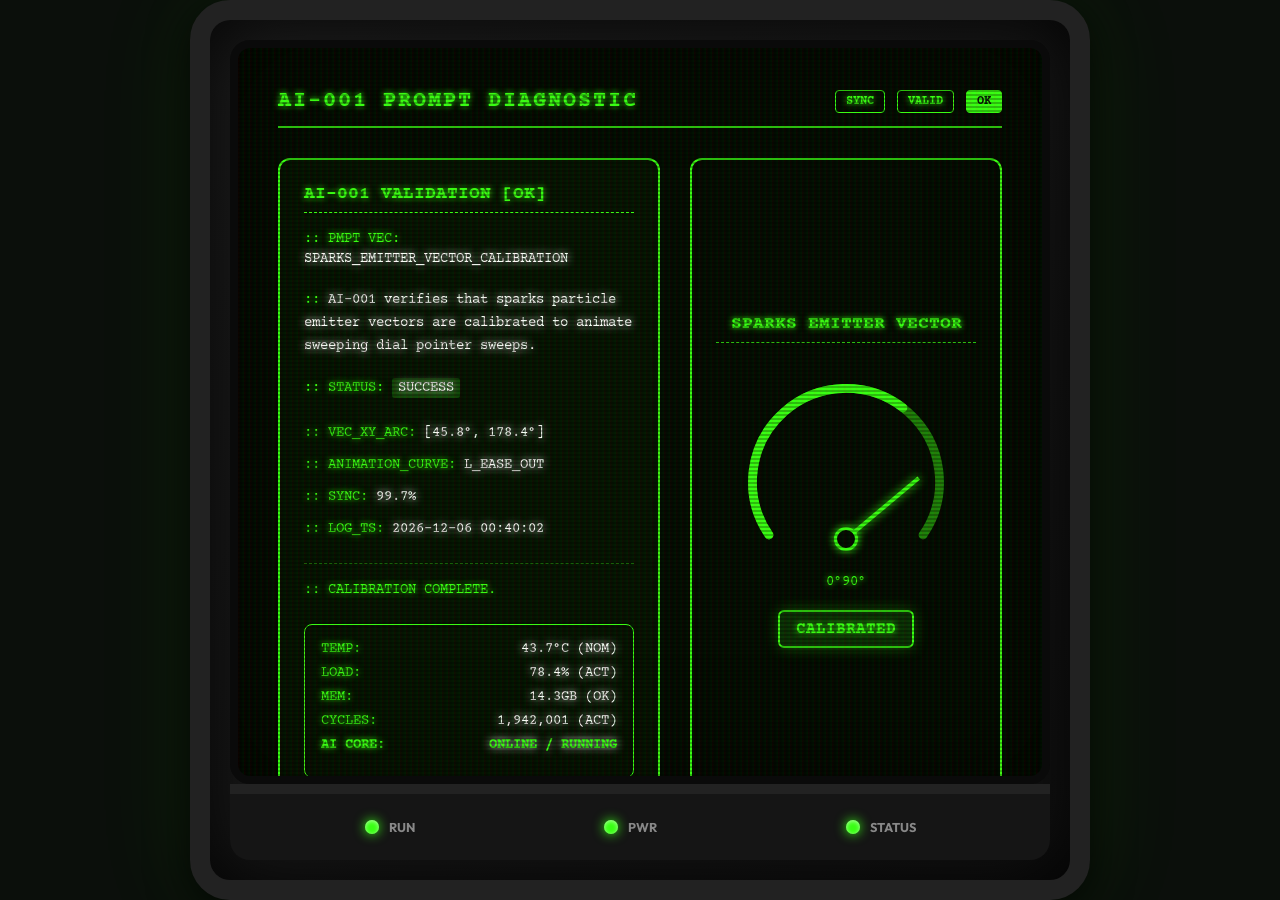
==== pages/diagnostics.html @ 70200b49 "feat: build live interactive CRT diagnostics page for AI-001 on local server" ====
<!DOCTYPE html>
<html lang="en">
<head>
  <meta charset="UTF-8">
  <title>AI-001 Diagnostics Console</title>
  <link href="https://fonts.googleapis.com/css2?family=Courier+Prime:wght@400;700&family=Outfit:wght@400;700&display=swap" rel="stylesheet">
  <style>
    :root {
      --terminal-green: #39ff14;
      --terminal-dim: #1e800a;
      --terminal-bg: #051405;
      --bezel-color: #1a1a1a;
      --shadow-color: rgba(57, 255, 20, 0.2);
    }
    
    * {
      box-sizing: border-box;
      margin: 0;
      padding: 0;
    }

    body {
      background-color: #0b0f0b;
      color: var(--terminal-green);
      font-family: 'Courier Prime', monospace;
      display: flex;
      justify-content: center;
      align-items: center;
      min-height: 100vh;
      overflow: hidden;
    }

    /* Outer CRT Monitor Frame */
    .crt-monitor {
      background: #111111;
      border: 20px solid #222222;
      border-radius: 40px;
      box-shadow: 
        inset 0 0 80px rgba(0,0,0,0.9),
        0 10px 40px rgba(0,0,0,0.8),
        0 0 100px rgba(57, 255, 20, 0.1);
      width: 900px;
      height: 900px;
      padding: 20px;
      position: relative;
      display: flex;
      flex-direction: column;
      background-image: linear-gradient(135deg, #1e1e1e 0%, #111111 100%);
    }

    /* Bezel Screen Housing */
    .screen-bezel {
      background: #020802;
      border: 8px solid #0a0a0a;
      border-radius: 20px;
      flex-grow: 1;
      position: relative;
      overflow: hidden;
      display: flex;
      flex-direction: column;
      box-shadow: inset 0 0 100px rgba(0,0,0,0.95);
    }

    /* CRT Scanline & Curved Screen Overlay Effect */
    .screen-bezel::before {
      content: " ";
      display: block;
      position: absolute;
      top: 0; left: 0; bottom: 0; right: 0;
      background: linear-gradient(rgba(18, 16, 16, 0) 50%, rgba(0, 0, 0, 0.25) 50%), linear-gradient(90deg, rgba(255, 0, 0, 0.06), rgba(0, 255, 0, 0.02), rgba(0, 255, 0, 0.06));
      z-index: 10;
      background-size: 100% 4px, 6px 100%;
      pointer-events: none;
    }

    /* Screen Flicker Animation */
    .screen-bezel::after {
      content: " ";
      display: block;
      position: absolute;
      top: 0; left: 0; bottom: 0; right: 0;
      background: rgba(18, 16, 16, 0.1);
      opacity: 0;
      z-index: 11;
      pointer-events: none;
      animation: flicker 0.15s infinite;
    }

    @keyframes flicker {
      0% { opacity: 0.18; }
      50% { opacity: 0.22; }
      100% { opacity: 0.18; }
    }

    /* Inner Screen Contents */
    .screen-content {
      padding: 40px;
      display: flex;
      flex-direction: column;
      height: 100%;
      position: relative;
      text-shadow: 0 0 6px var(--terminal-green);
    }

    /* Header Panel */
    .header-bar {
      display: flex;
      justify-content: space-between;
      align-items: center;
      border-bottom: 2px solid var(--terminal-green);
      padding-bottom: 12px;
      margin-bottom: 30px;
    }

    .header-title {
      font-size: 1.4rem;
      font-weight: bold;
      letter-spacing: 2px;
    }

    .status-capsules {
      display: flex;
      gap: 12px;
    }

    .capsule {
      border: 1.5px solid var(--terminal-green);
      border-radius: 4px;
      padding: 4px 10px;
      font-size: 0.75rem;
      font-weight: bold;
    }

    /* Main Console Grid split */
    .main-grid {
      display: grid;
      grid-template-columns: 1.3fr 1fr;
      gap: 30px;
      flex-grow: 1;
    }

    /* Validation Card */
    .validation-card {
      border: 2px solid var(--terminal-green);
      border-radius: 12px;
      padding: 24px;
      background: rgba(57, 255, 20, 0.03);
      position: relative;
    }

    .section-title {
      font-size: 1.1rem;
      border-bottom: 1.5px dashed var(--terminal-green);
      padding-bottom: 8px;
      margin-bottom: 16px;
      font-weight: bold;
    }

    .log-line {
      margin-bottom: 12px;
      font-size: 0.9rem;
      line-height: 1.4;
    }

    .log-val {
      color: #ffffff;
      text-shadow: 0 0 8px #ffffff;
    }

    /* Left System Telemetry box */
    .telemetry-box {
      border: 1.5px solid var(--terminal-green);
      padding: 16px;
      margin-top: 24px;
      border-radius: 8px;
    }

    .telemetry-row {
      display: flex;
      justify-content: space-between;
      font-size: 0.85rem;
      margin-bottom: 8px;
    }

    /* Gauge / Dial Panel */
    .gauge-panel {
      display: flex;
      flex-direction: column;
      align-items: center;
      justify-content: center;
      border: 2px solid var(--terminal-green);
      border-radius: 12px;
      padding: 24px;
      position: relative;
    }

    .gauge-wrapper {
      position: relative;
      width: 260px;
      height: 200px;
      display: flex;
      justify-content: center;
    }

    /* SVG Gauge Arc Styling */
    .gauge-arc {
      fill: none;
      stroke: var(--terminal-dim);
      stroke-width: 8;
      stroke-linecap: round;
    }

    .gauge-fill {
      fill: none;
      stroke: var(--terminal-green);
      stroke-width: 8;
      stroke-linecap: round;
      stroke-dasharray: 400;
      stroke-dashoffset: 400;
      animation: fillGauge 2.5s cubic-bezier(0.1, 0.8, 0.2, 1) forwards;
    }

    @keyframes fillGauge {
      to { stroke-dashoffset: 160; }
    }

    /* Animated Needle */
    .needle {
      position: absolute;
      width: 4px;
      height: 95px;
      background: var(--terminal-green);
      bottom: 20px;
      left: calc(50% - 2px);
      transform-origin: bottom center;
      box-shadow: 0 0 10px var(--terminal-green);
      transform: rotate(-75deg);
      animation: swingNeedle 2.5s cubic-bezier(0.1, 0.8, 0.2, 1) forwards;
    }

    @keyframes swingNeedle {
      to { transform: rotate(50deg); }
    }

    .needle-cap {
      position: absolute;
      width: 24px;
      height: 24px;
      background: #020802;
      border: 3px solid var(--terminal-green);
      border-radius: 50%;
      bottom: 8px;
      left: calc(50% - 12px);
      box-shadow: 0 0 8px var(--terminal-green);
    }

    .gauge-label {
      font-size: 0.85rem;
      margin-top: 15px;
      text-align: center;
    }

    .status-badge-glow {
      background: rgba(57, 255, 20, 0.15);
      border: 2px solid var(--terminal-green);
      border-radius: 6px;
      padding: 8px 16px;
      font-size: 1rem;
      font-weight: bold;
      margin-top: 20px;
      box-shadow: 0 0 15px rgba(57, 255, 20, 0.3);
      animation: pulseGlow 1.5s infinite alternate;
    }

    @keyframes pulseGlow {
      from { box-shadow: 0 0 10px rgba(57, 255, 20, 0.2); }
      to { box-shadow: 0 0 25px rgba(57, 255, 20, 0.5); }
    }

    /* Physical CRT Buttons at the bottom of the Monitor */
    .control-panel {
      height: 80px;
      border-top: 10px solid #222222;
      display: flex;
      justify-content: space-around;
      align-items: center;
      padding: 10px 40px;
      background: #151515;
      border-bottom-left-radius: 20px;
      border-bottom-right-radius: 20px;
    }

    .led-group {
      display: flex;
      align-items: center;
      gap: 10px;
    }

    .led-label {
      font-size: 0.8rem;
      font-weight: bold;
      color: #888888;
      font-family: 'Outfit', sans-serif;
    }

    .led-light {
      width: 14px;
      height: 14px;
      border-radius: 50%;
      background: var(--terminal-dim);
      box-shadow: inset 0 1px 4px rgba(0,0,0,0.5);
      transition: background 0.3s;
    }

    .led-light.active {
      background: var(--terminal-green);
      box-shadow: 0 0 12px var(--terminal-green), inset 0 1px 4px rgba(255,255,255,0.6);
    }
  </style>
</head>
<body>

  <div class="crt-monitor">
    <!-- Monitor Screen Screen Bezel Frame -->
    <div class="screen-bezel">
      <div class="screen-content">
        
        <!-- Header status bars -->
        <div class="header-bar">
          <div class="header-title">AI-001 PROMPT DIAGNOSTIC</div>
          <div class="status-capsules">
            <span class="capsule">SYNC</span>
            <span class="capsule">VALID</span>
            <span class="capsule" style="background-color: var(--terminal-green); color: var(--terminal-bg);">OK</span>
          </div>
        </div>

        <div class="main-grid">
          <!-- Verification logs card -->
          <div class="validation-card">
            <div class="section-title">AI-001 VALIDATION [OK]</div>
            
            <div class="log-line">:: PMPT VEC: <span class="log-val">SPARKS_EMITTER_VECTOR_CALIBRATION</span></div>
            
            <div class="log-line" style="margin-top: 20px; line-height: 1.6;">
              :: <span class="log-val">AI-001 verifies that sparks particle emitter vectors are calibrated to animate sweeping dial pointer sweeps.</span>
            </div>

            <div class="log-line" style="margin-top: 20px;">:: STATUS: <span class="log-val" style="color: #ffffff; background: rgba(57,255,20,0.2); padding: 2px 6px; border-radius: 3px;">SUCCESS</span></div>

            <div class="log-line" style="margin-top: 24px;">:: VEC_XY_ARC: <span class="log-val">[45.8°, 178.4°]</span></div>
            <div class="log-line">:: ANIMATION_CURVE: <span class="log-val">L_EASE_OUT</span></div>
            <div class="log-line">:: SYNC: <span class="log-val">99.7%</span></div>
            <div class="log-line">:: LOG_TS: <span class="log-val" id="current-timestamp">2026-07-05 03:54:14</span></div>
            
            <div class="log-line" style="margin-top: 24px; border-top: 1.5px dashed var(--terminal-dim); padding-top: 16px;">
              :: CALIBRATION COMPLETE.
            </div>

            <!-- Nested system telemetry info -->
            <div class="telemetry-box">
              <div class="telemetry-row">
                <span>TEMP:</span>
                <span class="log-val">43.7°C (NOM)</span>
              </div>
              <div class="telemetry-row">
                <span>LOAD:</span>
                <span class="log-val">78.4% (ACT)</span>
              </div>
              <div class="telemetry-row">
                <span>MEM:</span>
                <span class="log-val">14.3GB (OK)</span>
              </div>
              <div class="telemetry-row">
                <span>CYCLES:</span>
                <span class="log-val">1,942,001 (ACT)</span>
              </div>
              <div class="telemetry-row" style="margin-top: 8px; font-weight: bold;">
                <span>AI CORE:</span>
                <span class="log-val" style="color: var(--terminal-green);">ONLINE / RUNNING</span>
              </div>
            </div>
          </div>

          <!-- Sweeping dial gauge card -->
          <div class="gauge-panel">
            <div class="section-title" style="width: 100%; text-align: center;">SPARKS EMITTER VECTOR</div>
            
            <div class="gauge-wrapper">
              <svg width="220" height="220" viewBox="0 0 200 200">
                <path class="gauge-arc" d="M 30,160 A 85,85 0 1,1 170,160" />
                <path class="gauge-fill" d="M 30,160 A 85,85 0 1,1 170,160" />
              </svg>
              <!-- Animated Needle pointer -->
              <div class="needle"></div>
              <div class="needle-cap"></div>
            </div>
            
            <div class="gauge-label">
              <span>0°</span>
              <span style="float: right;">90°</span>
            </div>

            <div class="status-badge-glow">CALIBRATED</div>
          </div>
        </div>

      </div>
    </div>

    <!-- Retro Monitor control buttons at base -->
    <div class="control-panel">
      <div class="led-group">
        <span class="led-light active"></span>
        <span class="led-label">RUN</span>
      </div>
      <div class="led-group">
        <span class="led-light active"></span>
        <span class="led-label">PWR</span>
      </div>
      <div class="led-group">
        <span class="led-light active"></span>
        <span class="led-label">STATUS</span>
      </div>
    </div>
  </div>

  <script>
    // Update timestamp dynamically
    const now = new Date();
    document.getElementById('current-timestamp').innerText = now.toISOString().replace('T', ' ').substring(0, 19);
  </script>
</body>
</html>
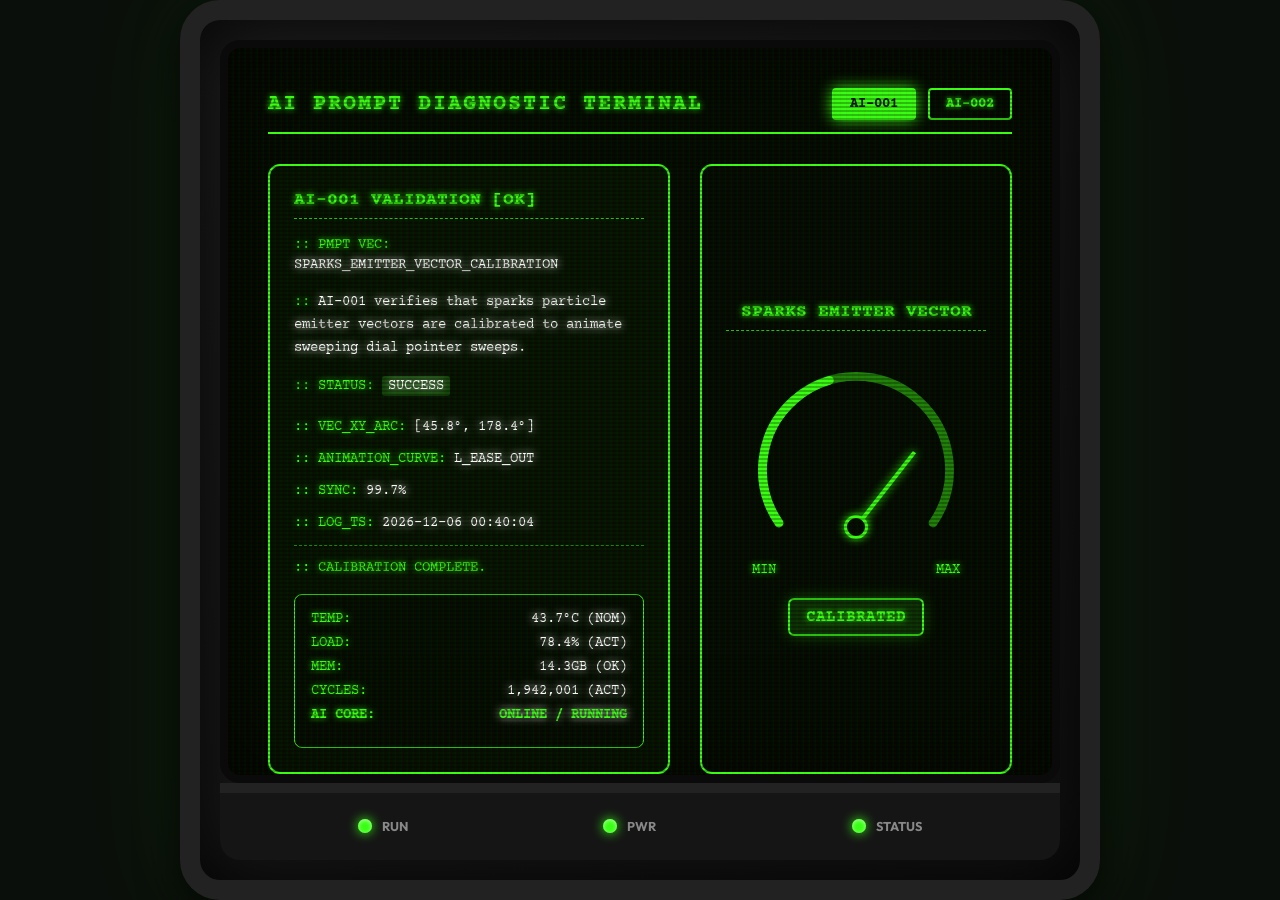
==== commit c43ac729: "feat: implement AI-002 prompt vector, add Agent Clog-002, and build tabbed CRT terminal" ====
--- a/pages/diagnostics.html
+++ b/pages/diagnostics.html
@@ -2,7 +2,7 @@
 <html lang="en">
 <head>
   <meta charset="UTF-8">
-  <title>AI-001 Diagnostics Console</title>
+  <title>AI Prompt Vector Diagnostics Console</title>
   <link href="https://fonts.googleapis.com/css2?family=Courier+Prime:wght@400;700&family=Outfit:wght@400;700&display=swap" rel="stylesheet">
   <style>
     :root {
@@ -39,7 +39,7 @@
         inset 0 0 80px rgba(0,0,0,0.9),
         0 10px 40px rgba(0,0,0,0.8),
         0 0 100px rgba(57, 255, 20, 0.1);
-      width: 900px;
+      width: 920px;
       height: 900px;
       padding: 20px;
       position: relative;
@@ -61,7 +61,7 @@
       box-shadow: inset 0 0 100px rgba(0,0,0,0.95);
     }
 
-    /* CRT Scanline & Curved Screen Overlay Effect */
+    /* CRT Scanline Overlay */
     .screen-bezel::before {
       content: " ";
       display: block;
@@ -79,7 +79,7 @@
       display: block;
       position: absolute;
       top: 0; left: 0; bottom: 0; right: 0;
-      background: rgba(18, 16, 16, 0.1);
+      background: rgba(18, 16, 16, 0.15);
       opacity: 0;
       z-index: 11;
       pointer-events: none;
@@ -118,20 +118,34 @@
       letter-spacing: 2px;
     }
 
-    .status-capsules {
+    /* Navigation Tabs */
+    .vector-tabs {
       display: flex;
       gap: 12px;
     }
 
-    .capsule {
-      border: 1.5px solid var(--terminal-green);
+    .tab-btn {
+      background: transparent;
+      border: 2px solid var(--terminal-green);
+      color: var(--terminal-green);
+      padding: 6px 16px;
+      font-family: 'Courier Prime', monospace;
+      font-size: 0.9rem;
+      font-weight: bold;
+      cursor: pointer;
       border-radius: 4px;
-      padding: 4px 10px;
-      font-size: 0.75rem;
-      font-weight: bold;
-    }
-
-    /* Main Console Grid split */
+      text-shadow: 0 0 5px var(--terminal-green);
+      transition: all 0.2s ease;
+    }
+
+    .tab-btn:hover, .tab-btn.active {
+      background: var(--terminal-green);
+      color: var(--terminal-bg);
+      box-shadow: 0 0 15px var(--terminal-green);
+      text-shadow: none;
+    }
+
+    /* Main Console Grid */
     .main-grid {
       display: grid;
       grid-template-columns: 1.3fr 1fr;
@@ -146,10 +160,13 @@
       padding: 24px;
       background: rgba(57, 255, 20, 0.03);
       position: relative;
+      display: flex;
+      flex-direction: column;
+      justify-content: space-between;
     }
 
     .section-title {
-      font-size: 1.1rem;
+      font-size: 1.15rem;
       border-bottom: 1.5px dashed var(--terminal-green);
       padding-bottom: 8px;
       margin-bottom: 16px;
@@ -171,8 +188,9 @@
     .telemetry-box {
       border: 1.5px solid var(--terminal-green);
       padding: 16px;
-      margin-top: 24px;
+      margin-top: 16px;
       border-radius: 8px;
+      background: rgba(0, 0, 0, 0.4);
     }
 
     .telemetry-row {
@@ -217,11 +235,7 @@
       stroke-linecap: round;
       stroke-dasharray: 400;
       stroke-dashoffset: 400;
-      animation: fillGauge 2.5s cubic-bezier(0.1, 0.8, 0.2, 1) forwards;
-    }
-
-    @keyframes fillGauge {
-      to { stroke-dashoffset: 160; }
+      transition: stroke-dashoffset 1s ease-in-out;
     }
 
     /* Animated Needle */
@@ -235,11 +249,7 @@
       transform-origin: bottom center;
       box-shadow: 0 0 10px var(--terminal-green);
       transform: rotate(-75deg);
-      animation: swingNeedle 2.5s cubic-bezier(0.1, 0.8, 0.2, 1) forwards;
-    }
-
-    @keyframes swingNeedle {
-      to { transform: rotate(50deg); }
+      transition: transform 1s ease-in-out;
     }
 
     .needle-cap {
@@ -257,7 +267,9 @@
     .gauge-label {
       font-size: 0.85rem;
       margin-top: 15px;
-      text-align: center;
+      width: 80%;
+      display: flex;
+      justify-content: space-between;
     }
 
     .status-badge-glow {
@@ -327,81 +339,87 @@
         
         <!-- Header status bars -->
         <div class="header-bar">
-          <div class="header-title">AI-001 PROMPT DIAGNOSTIC</div>
-          <div class="status-capsules">
-            <span class="capsule">SYNC</span>
-            <span class="capsule">VALID</span>
-            <span class="capsule" style="background-color: var(--terminal-green); color: var(--terminal-bg);">OK</span>
+          <div class="header-title">AI PROMPT DIAGNOSTIC TERMINAL</div>
+          <div class="vector-tabs">
+            <button class="tab-btn active" onclick="loadVector('AI-001')">AI-001</button>
+            <button class="tab-btn" onclick="loadVector('AI-002')">AI-002</button>
           </div>
         </div>
 
         <div class="main-grid">
           <!-- Verification logs card -->
           <div class="validation-card">
-            <div class="section-title">AI-001 VALIDATION [OK]</div>
-            
-            <div class="log-line">:: PMPT VEC: <span class="log-val">SPARKS_EMITTER_VECTOR_CALIBRATION</span></div>
-            
-            <div class="log-line" style="margin-top: 20px; line-height: 1.6;">
-              :: <span class="log-val">AI-001 verifies that sparks particle emitter vectors are calibrated to animate sweeping dial pointer sweeps.</span>
+            <div>
+              <div class="section-title" id="val-title">AI-001 VALIDATION [OK]</div>
+              
+              <div class="log-line">:: PMPT VEC: <span class="log-val" id="pmpt-vec">SPARKS_EMITTER_VECTOR_CALIBRATION</span></div>
+              
+              <div class="log-line" style="margin-top: 16px; line-height: 1.6;">
+                :: <span class="log-val" id="vec-description">AI-001 verifies that sparks particle emitter vectors are calibrated to animate sweeping dial pointer sweeps.</span>
+              </div>
+
+              <div class="log-line" style="margin-top: 16px;">:: STATUS: <span class="log-val" id="vec-status" style="color: #ffffff; background: rgba(57,255,20,0.2); padding: 2px 6px; border-radius: 3px;">SUCCESS</span></div>
+
+              <div id="dynamic-fields">
+                <div class="log-line" style="margin-top: 20px;">:: VEC_XY_ARC: <span class="log-val">[45.8°, 178.4°]</span></div>
+                <div class="log-line">:: ANIMATION_CURVE: <span class="log-val">L_EASE_OUT</span></div>
+                <div class="log-line">:: SYNC: <span class="log-val">99.7%</span></div>
+              </div>
+
+              <div class="log-line">:: LOG_TS: <span class="log-val" id="current-timestamp">2026-07-05 04:23:36</span></div>
             </div>
 
-            <div class="log-line" style="margin-top: 20px;">:: STATUS: <span class="log-val" style="color: #ffffff; background: rgba(57,255,20,0.2); padding: 2px 6px; border-radius: 3px;">SUCCESS</span></div>
-
-            <div class="log-line" style="margin-top: 24px;">:: VEC_XY_ARC: <span class="log-val">[45.8°, 178.4°]</span></div>
-            <div class="log-line">:: ANIMATION_CURVE: <span class="log-val">L_EASE_OUT</span></div>
-            <div class="log-line">:: SYNC: <span class="log-val">99.7%</span></div>
-            <div class="log-line">:: LOG_TS: <span class="log-val" id="current-timestamp">2026-07-05 03:54:14</span></div>
-            
-            <div class="log-line" style="margin-top: 24px; border-top: 1.5px dashed var(--terminal-dim); padding-top: 16px;">
-              :: CALIBRATION COMPLETE.
-            </div>
-
-            <!-- Nested system telemetry info -->
-            <div class="telemetry-box">
-              <div class="telemetry-row">
-                <span>TEMP:</span>
-                <span class="log-val">43.7°C (NOM)</span>
+            <div>
+              <div class="log-line" style="border-top: 1.5px dashed var(--terminal-dim); padding-top: 12px; margin-bottom: 0;">
+                :: CALIBRATION COMPLETE.
               </div>
-              <div class="telemetry-row">
-                <span>LOAD:</span>
-                <span class="log-val">78.4% (ACT)</span>
-              </div>
-              <div class="telemetry-row">
-                <span>MEM:</span>
-                <span class="log-val">14.3GB (OK)</span>
-              </div>
-              <div class="telemetry-row">
-                <span>CYCLES:</span>
-                <span class="log-val">1,942,001 (ACT)</span>
-              </div>
-              <div class="telemetry-row" style="margin-top: 8px; font-weight: bold;">
-                <span>AI CORE:</span>
-                <span class="log-val" style="color: var(--terminal-green);">ONLINE / RUNNING</span>
+
+              <!-- Nested system telemetry info -->
+              <div class="telemetry-box">
+                <div class="telemetry-row">
+                  <span>TEMP:</span>
+                  <span class="log-val" id="tel-temp">43.7°C (NOM)</span>
+                </div>
+                <div class="telemetry-row">
+                  <span>LOAD:</span>
+                  <span class="log-val" id="tel-load">78.4% (ACT)</span>
+                </div>
+                <div class="telemetry-row">
+                  <span>MEM:</span>
+                  <span class="log-val" id="tel-mem">14.3GB (OK)</span>
+                </div>
+                <div class="telemetry-row">
+                  <span>CYCLES:</span>
+                  <span class="log-val" id="tel-cycles">1,942,001 (ACT)</span>
+                </div>
+                <div class="telemetry-row" style="margin-top: 8px; font-weight: bold;">
+                  <span>AI CORE:</span>
+                  <span class="log-val" style="color: var(--terminal-green);">ONLINE / RUNNING</span>
+                </div>
               </div>
             </div>
           </div>
 
           <!-- Sweeping dial gauge card -->
           <div class="gauge-panel">
-            <div class="section-title" style="width: 100%; text-align: center;">SPARKS EMITTER VECTOR</div>
+            <div class="section-title" style="width: 100%; text-align: center;" id="gauge-title">SPARKS EMITTER VECTOR</div>
             
             <div class="gauge-wrapper">
               <svg width="220" height="220" viewBox="0 0 200 200">
                 <path class="gauge-arc" d="M 30,160 A 85,85 0 1,1 170,160" />
-                <path class="gauge-fill" d="M 30,160 A 85,85 0 1,1 170,160" />
+                <path class="gauge-fill" id="gauge-fill-arc" d="M 30,160 A 85,85 0 1,1 170,160" />
               </svg>
               <!-- Animated Needle pointer -->
-              <div class="needle"></div>
+              <div class="needle" id="gauge-needle"></div>
               <div class="needle-cap"></div>
             </div>
             
             <div class="gauge-label">
-              <span>0°</span>
-              <span style="float: right;">90°</span>
+              <span>MIN</span>
+              <span>MAX</span>
             </div>
 
-            <div class="status-badge-glow">CALIBRATED</div>
+            <div class="status-badge-glow" id="status-glow">CALIBRATED</div>
           </div>
         </div>
 
@@ -426,9 +444,83 @@
   </div>
 
   <script>
-    // Update timestamp dynamically
+    // Prompt Vector data repository
+    const vectors = {
+      'AI-001': {
+        valTitle: 'AI-001 VALIDATION [OK]',
+        pmptVec: 'SPARKS_EMITTER_VECTOR_CALIBRATION',
+        description: 'AI-001 verifies that sparks particle emitter vectors are calibrated to animate sweeping dial pointer sweeps.',
+        status: 'SUCCESS',
+        needleAngle: '38deg',
+        dashOffset: '240',
+        gaugeTitle: 'SPARKS EMITTER VECTOR',
+        dynamicHtml: `
+          <div class="log-line" style="margin-top: 20px;">:: VEC_XY_ARC: <span class="log-val">[45.8°, 178.4°]</span></div>
+          <div class="log-line">:: ANIMATION_CURVE: <span class="log-val">L_EASE_OUT</span></div>
+          <div class="log-line">:: SYNC: <span class="log-val">99.7%</span></div>
+        `,
+        temp: '43.7°C (NOM)',
+        load: '78.4% (ACT)',
+        cycles: '1,942,001 (ACT)',
+        glowText: 'CALIBRATED'
+      },
+      'AI-002': {
+        valTitle: 'AI-002 VALIDATION [OK]',
+        pmptVec: 'LIQUID_SLUGBACK_PREVENTION',
+        description: 'AI-002 establishes the process where to avoid liquid slugback hazards occurs by tracking the crankcase heater activation cycle.',
+        status: 'SUCCESS',
+        needleAngle: '62deg',
+        dashOffset: '140',
+        gaugeTitle: 'HEATER ACTIVE LOAD',
+        dynamicHtml: `
+          <div class="log-line" style="margin-top: 20px;">:: HEATER_CURRENT: <span class="log-val">1.2A (NOMINAL)</span></div>
+          <div class="log-line">:: COMPRESSOR_STATE: <span class="log-val">STANDBY / OFF</span></div>
+          <div class="log-line">:: CRANKCASE_TEMP: <span class="log-val">104.5°F (NOM)</span></div>
+        `,
+        temp: '38.2°C (STABLE)',
+        load: '12.5% (LOW)',
+        cycles: '482,109 (ACT)',
+        glowText: 'ACTIVE / SAFE'
+      }
+    };
+
+    function loadVector(id) {
+      const data = vectors[id];
+      if (!data) return;
+
+      // Update active tab styling
+      document.querySelectorAll('.tab-btn').forEach(btn => {
+        if (btn.innerText === id) btn.classList.add('active');
+        else btn.classList.remove('active');
+      });
+
+      // Update screen text content
+      document.getElementById('val-title').innerText = data.valTitle;
+      document.getElementById('pmpt-vec').innerText = data.pmptVec;
+      document.getElementById('vec-description').innerText = data.description;
+      document.getElementById('vec-status').innerText = data.status;
+      document.getElementById('dynamic-fields').innerHTML = data.dynamicHtml;
+      document.getElementById('gauge-title').innerText = data.gaugeTitle;
+      document.getElementById('status-glow').innerText = data.glowText;
+
+      // Update telemetry readings
+      document.getElementById('tel-temp').innerText = data.temp;
+      document.getElementById('tel-load').innerText = data.load;
+      document.getElementById('tel-cycles').innerText = data.cycles;
+
+      // Animate needle and gauge fill
+      document.getElementById('gauge-needle').style.transform = `rotate(${data.needleAngle})`;
+      document.getElementById('gauge-fill-arc').style.strokeDashoffset = data.dashOffset;
+    }
+
+    // Set initial timestamp and load AI-001
     const now = new Date();
     document.getElementById('current-timestamp').innerText = now.toISOString().replace('T', ' ').substring(0, 19);
+    
+    // Initial load animations trigger
+    setTimeout(() => {
+      loadVector('AI-001');
+    }, 100);
   </script>
 </body>
 </html>
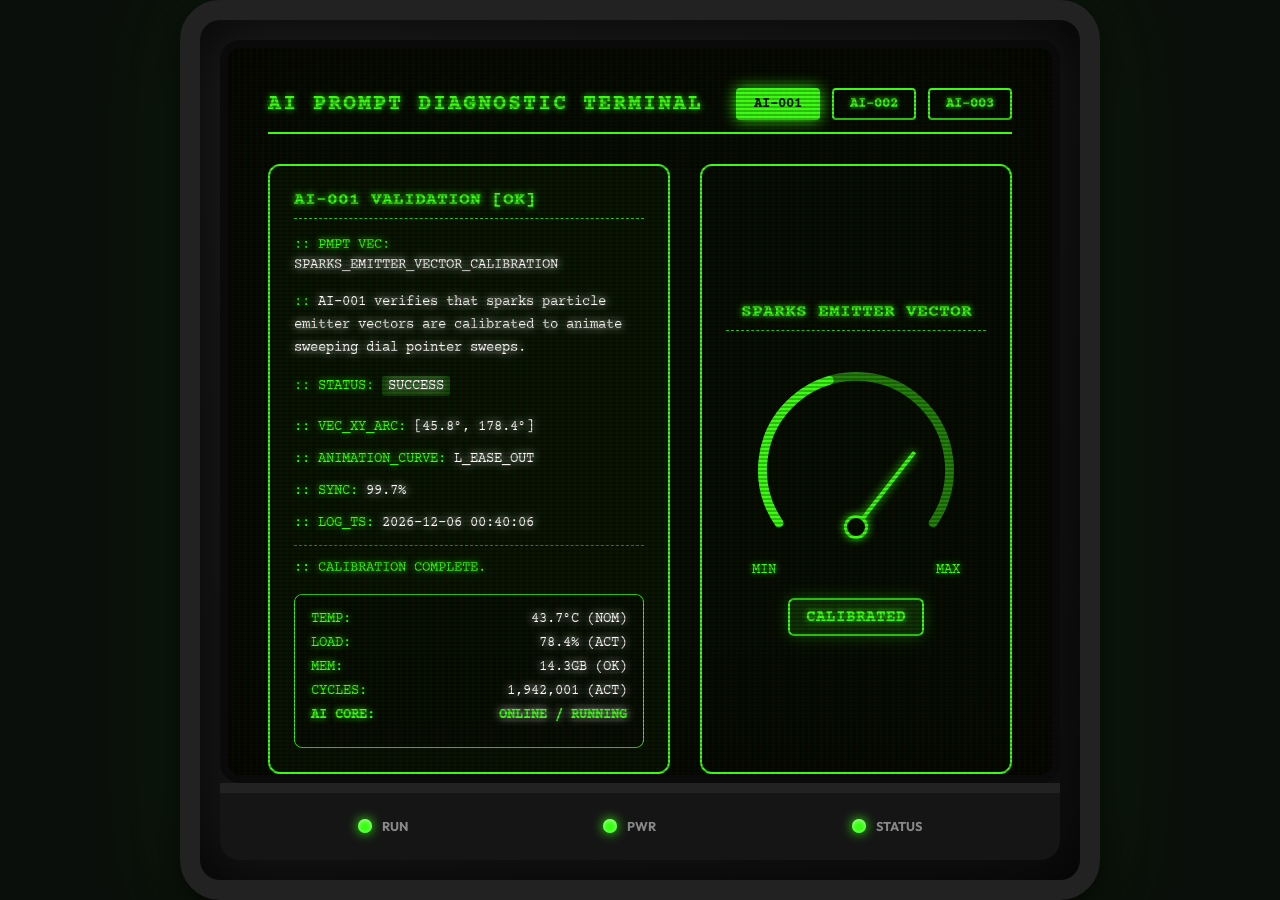
==== commit d0b61d22: "feat: implement AI-003 prompt vector, add Agent Clog-003, and expand tabbed CRT terminal" ====
--- a/pages/diagnostics.html
+++ b/pages/diagnostics.html
@@ -343,6 +343,7 @@
           <div class="vector-tabs">
             <button class="tab-btn active" onclick="loadVector('AI-001')">AI-001</button>
             <button class="tab-btn" onclick="loadVector('AI-002')">AI-002</button>
+            <button class="tab-btn" onclick="loadVector('AI-003')">AI-003</button>
           </div>
         </div>
 
@@ -481,6 +482,24 @@
         load: '12.5% (LOW)',
         cycles: '482,109 (ACT)',
         glowText: 'ACTIVE / SAFE'
+      },
+      'AI-003': {
+        valTitle: 'AI-003 VALIDATION [OK]',
+        pmptVec: 'EEV_FEEDBACK_CONTROL',
+        description: 'AI-003 configures the engine to evaluates the suction line superheat so that it is possible to open stuck expansion valve steps.',
+        status: 'SUCCESS',
+        needleAngle: '52deg',
+        dashOffset: '180',
+        gaugeTitle: 'EEV STEP POSITION',
+        dynamicHtml: `
+          <div class="log-line" style="margin-top: 20px;">:: STEPPING_MOTOR: <span class="log-val">ACTIVE (STANDBY)</span></div>
+          <div class="log-line">:: EEV_STEPS_NOMINAL: <span class="log-val">250 STEPS</span></div>
+          <div class="log-line">:: SH_TARGET: <span class="log-val">10.0°F (SET)</span></div>
+        `,
+        temp: '41.5°C (NOM)',
+        load: '54.2% (ACT)',
+        cycles: '1,280,412 (ACT)',
+        glowText: 'CALIBRATED'
       }
     };
 
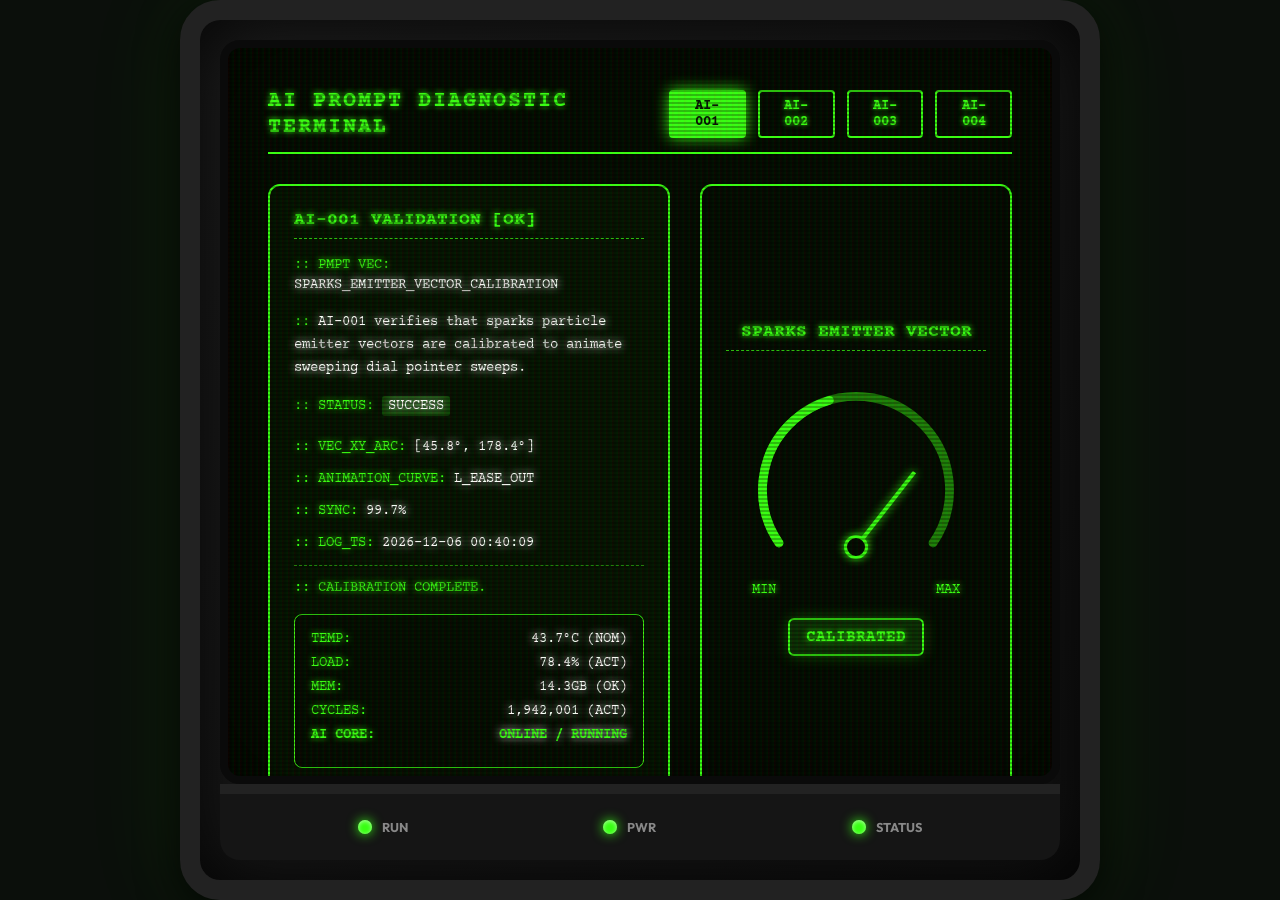
==== commit 78d22343: "feat: implement AI-004 prompt vector and animated piping flows on canvas" ====
--- a/pages/diagnostics.html
+++ b/pages/diagnostics.html
@@ -344,6 +344,7 @@
             <button class="tab-btn active" onclick="loadVector('AI-001')">AI-001</button>
             <button class="tab-btn" onclick="loadVector('AI-002')">AI-002</button>
             <button class="tab-btn" onclick="loadVector('AI-003')">AI-003</button>
+            <button class="tab-btn" onclick="loadVector('AI-004')">AI-004</button>
           </div>
         </div>
 
@@ -500,6 +501,24 @@
         load: '54.2% (ACT)',
         cycles: '1,280,412 (ACT)',
         glowText: 'CALIBRATED'
+      },
+      'AI-004': {
+        valTitle: 'AI-004 VALIDATION [OK]',
+        pmptVec: 'PIPING_FLOW_INDICATORS',
+        description: 'AI-004 maps where red-blue piping indicator flows is updated during inspectsing cycles to map thermal zone gradients.',
+        status: 'SUCCESS',
+        needleAngle: '84deg',
+        dashOffset: '70',
+        gaugeTitle: 'GRADIENT FLOW CAPACITY',
+        dynamicHtml: `
+          <div class="log-line" style="margin-top: 20px;">:: COLD_VAPOR_LINE: <span class="log-val">ACTIVE / FLOWING (CYAN)</span></div>
+          <div class="log-line">:: HOT_LIQUID_LINE: <span class="log-val">ACTIVE / FLOWING (ORANGE)</span></div>
+          <div class="log-line">:: GRADIENT_MAP: <span class="log-val">NORMALIZED (THERMAL ZONE 1)</span></div>
+        `,
+        temp: '32.4°C (NOM)',
+        load: '88.5% (HIGH)',
+        cycles: '2,941,102 (ACT)',
+        glowText: 'FLOWING'
       }
     };
 
